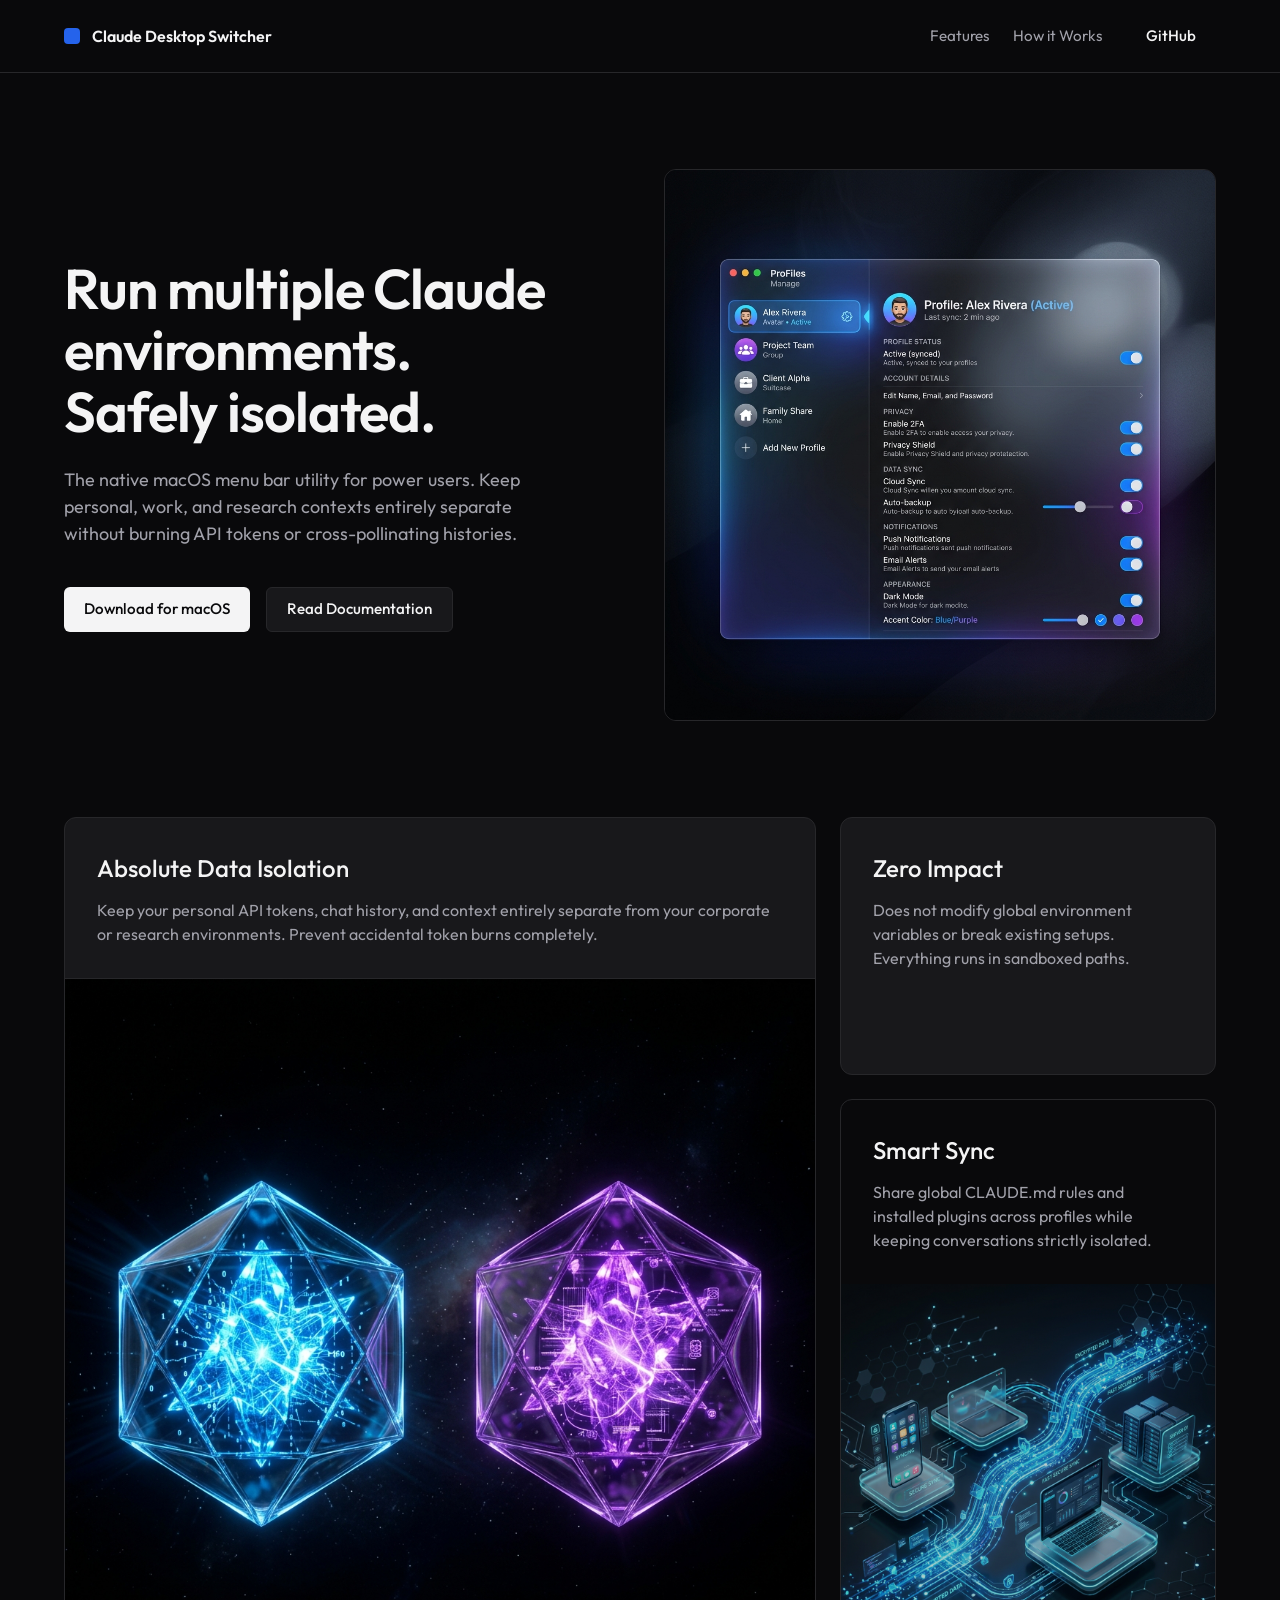
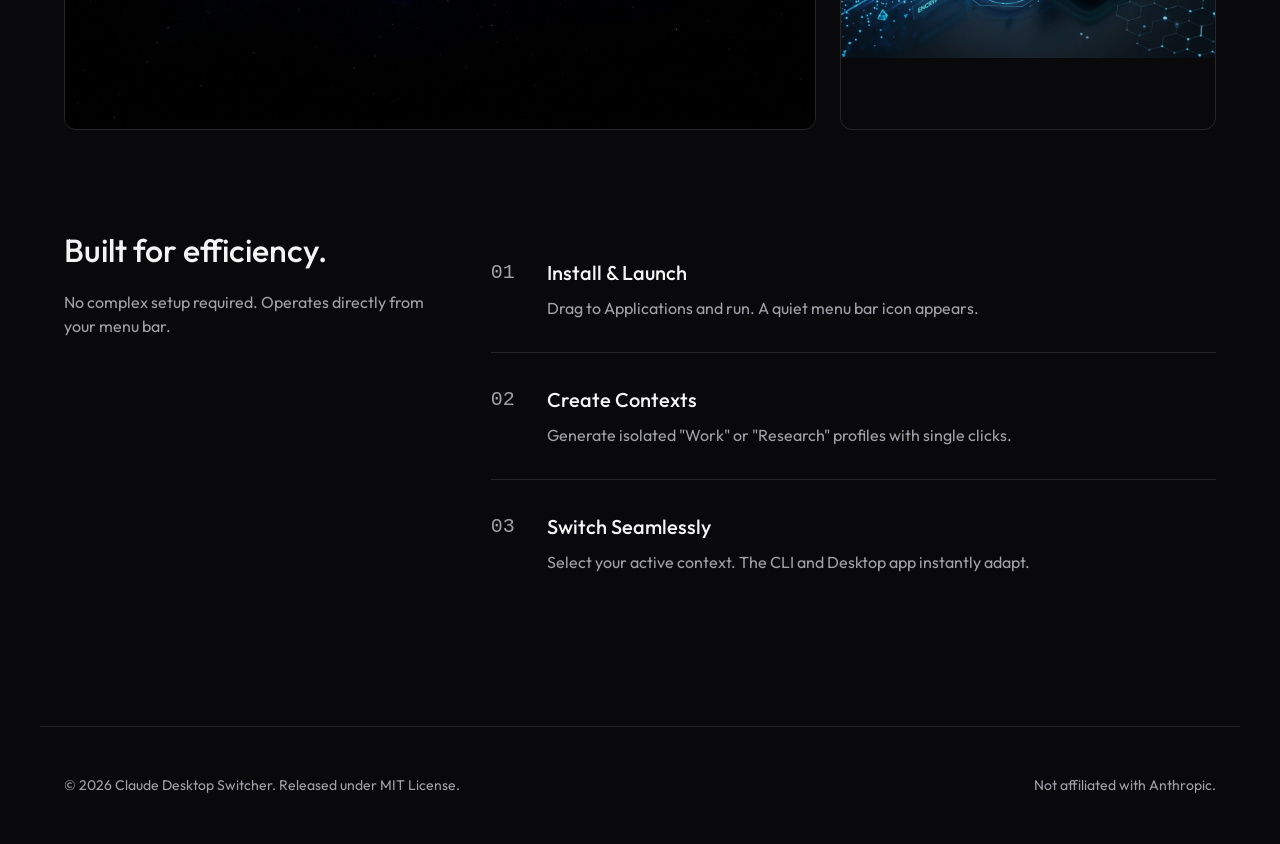
==== docs/index.html @ e2654e4d "feat: redesign LP with TasteSkill and add GitHub Pages workflow" ====
<!DOCTYPE html>
<html lang="en">
<head>
    <meta charset="UTF-8">
    <meta name="viewport" content="width=device-width, initial-scale=1.0">
    <title>Claude Desktop Switcher</title>
    <meta name="description" content="Safely manage and switch between multiple Claude Desktop accounts with zero impact on your existing setup.">
    <link rel="stylesheet" href="style.css">
    <link rel="preconnect" href="https://fonts.googleapis.com">
    <link rel="preconnect" href="https://fonts.gstatic.com" crossorigin>
    <link href="https://fonts.googleapis.com/css2?family=Outfit:wght@400;500;600&display=swap" rel="stylesheet">
</head>
<body>
    <header class="site-header">
        <div class="container header-container">
            <div class="logo">
                <span class="logo-mark"></span>
                <span class="logo-text">Claude Desktop Switcher</span>
            </div>
            <nav class="nav-links">
                <a href="#features">Features</a>
                <a href="#how-it-works">How it Works</a>
                <a href="https://github.com/matsumotory/claude-desktop-switcher" class="btn btn-ghost" target="_blank">GitHub</a>
            </nav>
        </div>
    </header>

    <main>
        <!-- Split-screen Hero Section -->
        <section class="hero container">
            <div class="hero-text fade-in">
                <h1 class="headline">Run multiple Claude environments. <br>Safely isolated.</h1>
                <p class="subtext">The native macOS menu bar utility for power users. Keep personal, work, and research contexts entirely separate without burning API tokens or cross-pollinating histories.</p>
                <div class="button-group">
                    <a href="https://github.com/matsumotory/claude-desktop-switcher/releases" class="btn btn-primary">Download for macOS</a>
                    <a href="USER_GUIDE.md" class="btn btn-secondary">Read Documentation</a>
                </div>
            </div>
            <div class="hero-visual fade-in delay-1">
                <div class="visual-frame">
                    <img src="assets/hero.png" alt="Settings Interface" class="hero-image">
                </div>
            </div>
        </section>

        <!-- Asymmetric Features Bento -->
        <section id="features" class="features container">
            <div class="features-grid">
                <div class="feature-cell cell-large fade-in">
                    <div class="cell-content">
                        <h2>Absolute Data Isolation</h2>
                        <p>Keep your personal API tokens, chat history, and context entirely separate from your corporate or research environments. Prevent accidental token burns completely.</p>
                    </div>
                    <img src="assets/isolation.png" alt="Isolated Environments" class="feature-img">
                </div>
                
                <div class="feature-cell cell-small fade-in delay-1">
                    <div class="cell-content">
                        <h2>Zero Impact</h2>
                        <p>Does not modify global environment variables or break existing setups. Everything runs in sandboxed paths.</p>
                    </div>
                </div>

                <div class="feature-cell cell-small dark-accent fade-in delay-2">
                    <div class="cell-content">
                        <h2>Smart Sync</h2>
                        <p>Share global CLAUDE.md rules and installed plugins across profiles while keeping conversations strictly isolated.</p>
                    </div>
                    <img src="assets/sync.png" alt="Sync streams" class="feature-img-small">
                </div>
            </div>
        </section>

        <!-- Vertical Stack: How it Works -->
        <section id="how-it-works" class="workflow container fade-in">
            <div class="workflow-header">
                <h2>Built for efficiency.</h2>
                <p>No complex setup required. Operates directly from your menu bar.</p>
            </div>
            <div class="workflow-steps">
                <div class="step-item">
                    <div class="step-num">01</div>
                    <div class="step-body">
                        <h3>Install & Launch</h3>
                        <p>Drag to Applications and run. A quiet menu bar icon appears.</p>
                    </div>
                </div>
                <div class="step-item border-top">
                    <div class="step-num">02</div>
                    <div class="step-body">
                        <h3>Create Contexts</h3>
                        <p>Generate isolated "Work" or "Research" profiles with single clicks.</p>
                    </div>
                </div>
                <div class="step-item border-top">
                    <div class="step-num">03</div>
                    <div class="step-body">
                        <h3>Switch Seamlessly</h3>
                        <p>Select your active context. The CLI and Desktop app instantly adapt.</p>
                    </div>
                </div>
            </div>
        </section>
    </main>

    <footer class="site-footer container">
        <p>&copy; 2026 Claude Desktop Switcher. Released under MIT License.</p>
        <p>Not affiliated with Anthropic.</p>
    </footer>

    <script src="script.js"></script>
</body>
</html>
---- docs/style.css ----
/* docs/style.css - TasteSkill Dark Tech Aesthetic */
:root {
    --bg-base: #09090b; /* zinc-950 */
    --bg-surface: #18181b; /* zinc-900 */
    --bg-surface-hover: #27272a; /* zinc-800 */
    --border-color: #27272a;
    --text-primary: #f4f4f5; /* zinc-100 */
    --text-secondary: #a1a1aa; /* zinc-400 */
    --accent: #2563eb; /* blue-600 */
    --accent-hover: #1d4ed8; /* blue-700 */
}

* {
    margin: 0;
    padding: 0;
    box-sizing: border-box;
    -webkit-font-smoothing: antialiased;
}

body {
    font-family: 'Outfit', -apple-system, sans-serif;
    background-color: var(--bg-base);
    color: var(--text-primary);
    line-height: 1.5;
}

.container {
    max-width: 1200px;
    margin: 0 auto;
    padding: 0 24px;
}

/* Header */
.site-header {
    border-bottom: 1px solid var(--border-color);
    background: var(--bg-base);
    position: sticky;
    top: 0;
    z-index: 50;
}

.header-container {
    display: flex;
    justify-content: space-between;
    align-items: center;
    height: 72px;
}

.logo {
    display: flex;
    align-items: center;
    gap: 12px;
    font-weight: 600;
}

.logo-mark {
    width: 16px;
    height: 16px;
    background: var(--accent);
    border-radius: 4px;
}

.nav-links {
    display: flex;
    gap: 24px;
    align-items: center;
}

.nav-links a:not(.btn) {
    color: var(--text-secondary);
    text-decoration: none;
    font-size: 0.95rem;
    transition: color 0.2s;
}

.nav-links a:not(.btn):hover {
    color: var(--text-primary);
}

/* Buttons */
.btn {
    display: inline-flex;
    align-items: center;
    justify-content: center;
    padding: 10px 20px;
    font-size: 0.95rem;
    font-weight: 500;
    border-radius: 6px;
    text-decoration: none;
    transition: all 0.2s;
    cursor: pointer;
}

.btn-primary {
    background: var(--text-primary);
    color: var(--bg-base);
}

.btn-primary:hover {
    background: #e4e4e7;
    transform: translateY(-1px);
}

.btn-secondary {
    background: var(--bg-surface);
    color: var(--text-primary);
    border: 1px solid var(--border-color);
}

.btn-secondary:hover {
    background: var(--bg-surface-hover);
}

.btn-ghost {
    background: transparent;
    color: var(--text-primary);
}

.btn-ghost:hover {
    background: var(--bg-surface);
}

/* Split-screen Hero */
.hero {
    display: grid;
    grid-template-columns: 1fr 1fr;
    gap: 48px;
    align-items: center;
    padding-top: 96px;
    padding-bottom: 96px;
}

.headline {
    font-size: 3.5rem;
    line-height: 1.1;
    font-weight: 600;
    letter-spacing: -0.02em;
    margin-bottom: 24px;
}

.subtext {
    font-size: 1.125rem;
    color: var(--text-secondary);
    max-width: 480px;
    margin-bottom: 40px;
}

.button-group {
    display: flex;
    gap: 16px;
}

.visual-frame {
    border: 1px solid var(--border-color);
    border-radius: 12px;
    overflow: hidden;
    background: var(--bg-surface);
}

.hero-image {
    width: 100%;
    height: auto;
    display: block;
}

/* Features Bento */
.features {
    padding-bottom: 96px;
}

.features-grid {
    display: grid;
    grid-template-columns: 2fr 1fr;
    grid-template-rows: auto auto;
    gap: 24px;
}

.feature-cell {
    background: var(--bg-surface);
    border: 1px solid var(--border-color);
    border-radius: 12px;
    overflow: hidden;
    display: flex;
    flex-direction: column;
}

.cell-large {
    grid-row: span 2;
}

.cell-content {
    padding: 32px;
}

.cell-content h2 {
    font-size: 1.5rem;
    margin-bottom: 12px;
    font-weight: 500;
}

.cell-content p {
    color: var(--text-secondary);
}

.feature-img {
    width: 100%;
    margin-top: auto;
    border-top: 1px solid var(--border-color);
}

.feature-img-small {
    width: 100%;
    opacity: 0.8;
}

.dark-accent {
    background: var(--bg-base);
    border-color: var(--border-color);
}

/* Workflow Stack */
.workflow {
    padding-bottom: 120px;
    display: grid;
    grid-template-columns: 1fr 2fr;
    gap: 64px;
}

.workflow-header h2 {
    font-size: 2rem;
    margin-bottom: 16px;
    font-weight: 500;
}

.workflow-header p {
    color: var(--text-secondary);
}

.step-item {
    display: flex;
    gap: 32px;
    padding: 32px 0;
}

.border-top {
    border-top: 1px solid var(--border-color);
}

.step-num {
    font-family: monospace;
    color: var(--text-secondary);
    font-size: 1.25rem;
}

.step-body h3 {
    font-size: 1.25rem;
    margin-bottom: 8px;
    font-weight: 500;
}

.step-body p {
    color: var(--text-secondary);
}

/* Footer */
.site-footer {
    border-top: 1px solid var(--border-color);
    padding: 48px 24px;
    color: var(--text-secondary);
    font-size: 0.875rem;
    display: flex;
    justify-content: space-between;
}

/* Animations */
.fade-in {
    opacity: 0;
    transform: translateY(20px);
    transition: opacity 0.6s ease, transform 0.6s ease;
}

.fade-in.visible {
    opacity: 1;
    transform: translateY(0);
}

.delay-1 { transition-delay: 0.1s; }
.delay-2 { transition-delay: 0.2s; }

/* Responsive */
@media (max-width: 900px) {
    .hero {
        grid-template-columns: 1fr;
        padding-top: 64px;
    }
    .features-grid {
        grid-template-columns: 1fr;
    }
    .workflow {
        grid-template-columns: 1fr;
        gap: 32px;
    }
    .site-footer {
        flex-direction: column;
        gap: 16px;
    }
}
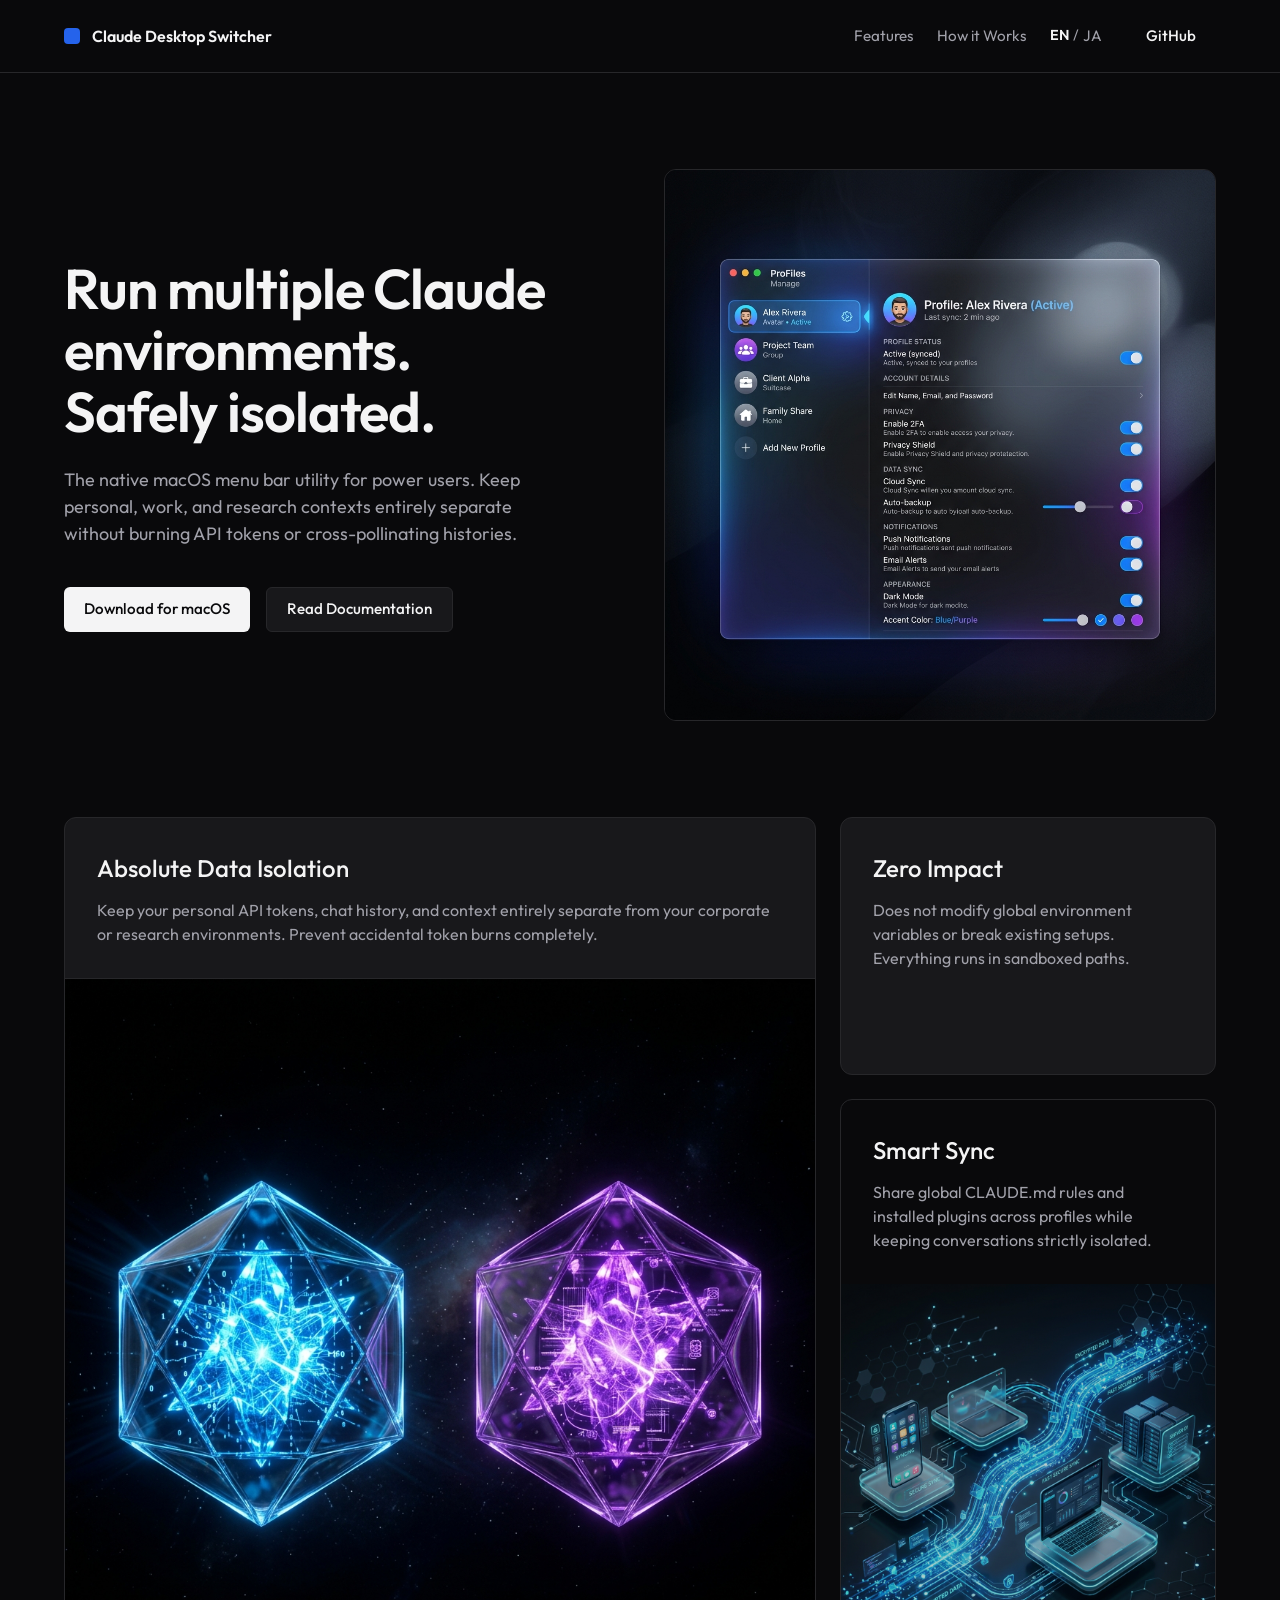
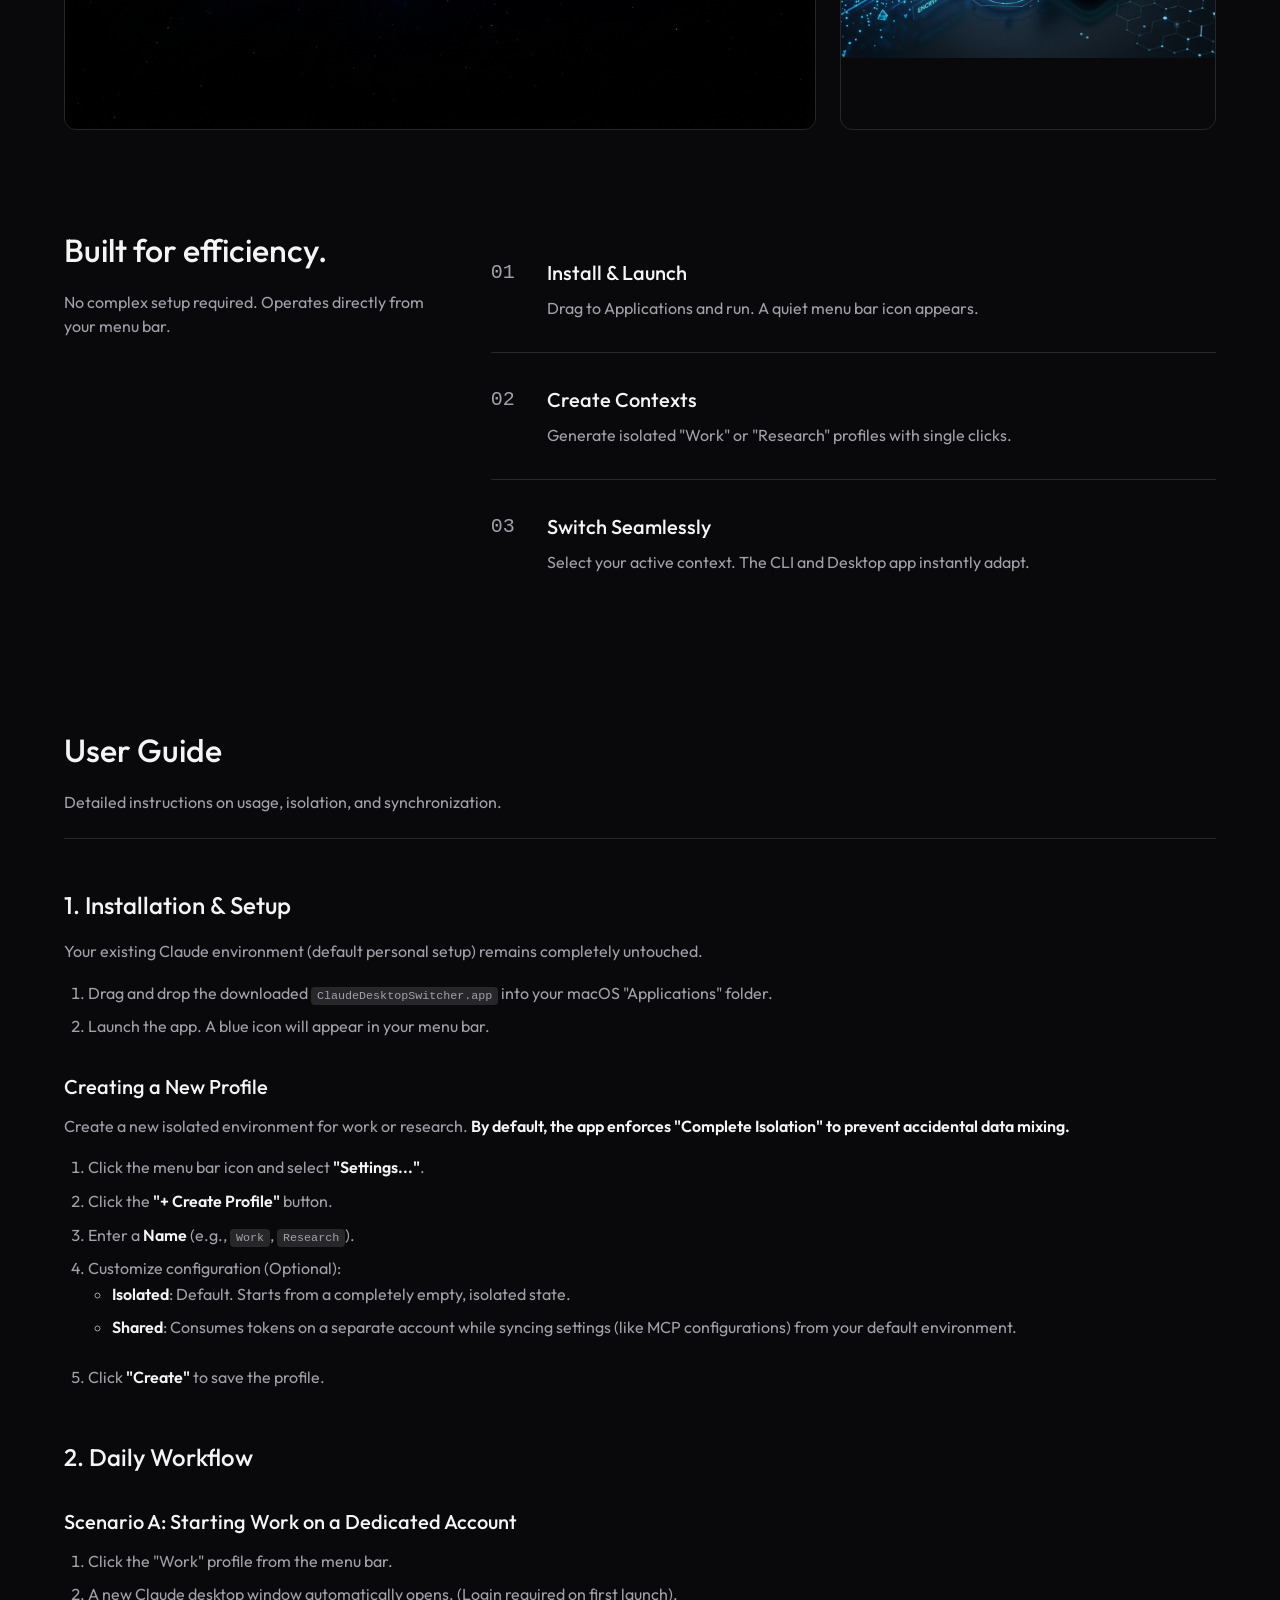
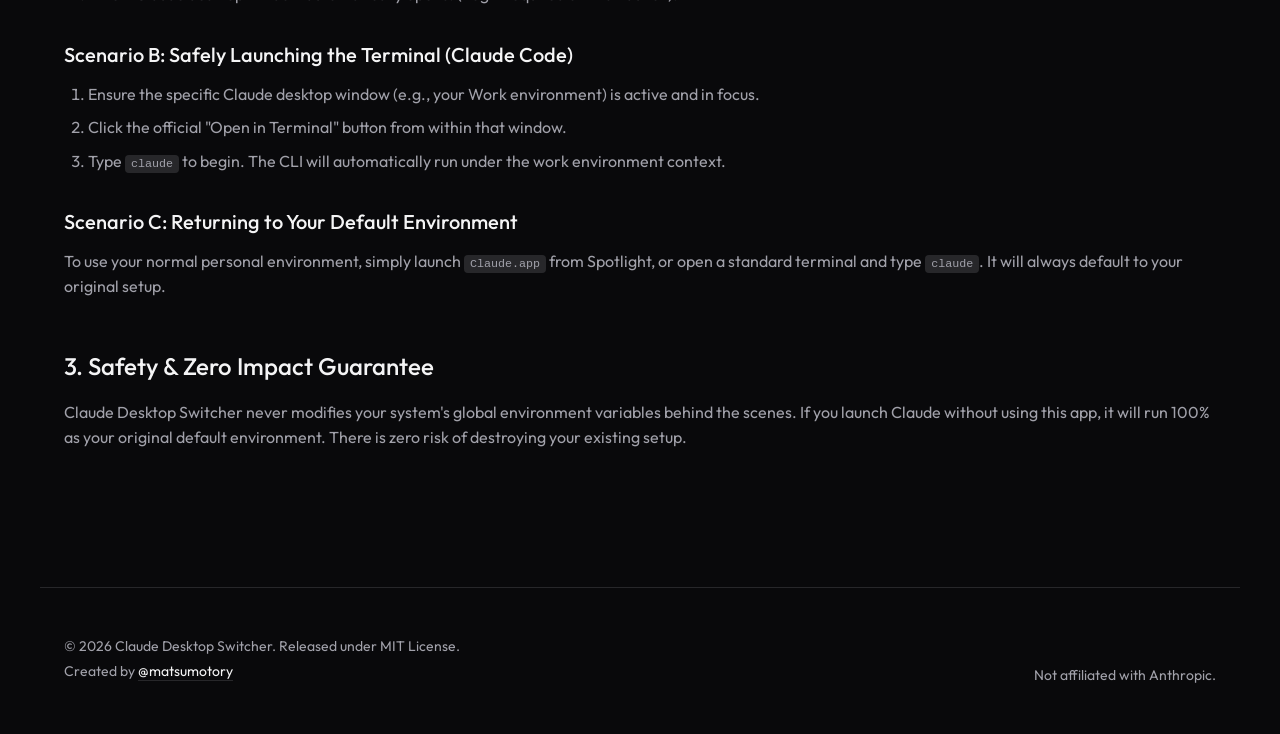
==== commit cf20eb7f: "fix: modernize CI to Node 24 and Tauri v2, add bilingual LP with user guide" ====
--- a/docs/index.html
+++ b/docs/index.html
@@ -20,6 +20,9 @@
             <nav class="nav-links">
                 <a href="#features">Features</a>
                 <a href="#how-it-works">How it Works</a>
+                <div class="lang-toggle">
+                    <span class="active-lang">EN</span> / <a href="ja/index.html">JA</a>
+                </div>
                 <a href="https://github.com/matsumotory/claude-desktop-switcher" class="btn btn-ghost" target="_blank">GitHub</a>
             </nav>
         </div>
@@ -33,7 +36,7 @@
                 <p class="subtext">The native macOS menu bar utility for power users. Keep personal, work, and research contexts entirely separate without burning API tokens or cross-pollinating histories.</p>
                 <div class="button-group">
                     <a href="https://github.com/matsumotory/claude-desktop-switcher/releases" class="btn btn-primary">Download for macOS</a>
-                    <a href="USER_GUIDE.md" class="btn btn-secondary">Read Documentation</a>
+                    <a href="#guide" class="btn btn-secondary">Read Documentation</a>
                 </div>
             </div>
             <div class="hero-visual fade-in delay-1">
@@ -101,11 +104,67 @@
                 </div>
             </div>
         </section>
+        <!-- User Guide -->
+        <section id="guide" class="guide container fade-in">
+            <div class="guide-header">
+                <h2>User Guide</h2>
+                <p>Detailed instructions on usage, isolation, and synchronization.</p>
+            </div>
+            
+            <div class="guide-content">
+                <h3>1. Installation & Setup</h3>
+                <p>Your existing Claude environment (default personal setup) remains completely untouched.</p>
+                <ol>
+                    <li>Drag and drop the downloaded <code>ClaudeDesktopSwitcher.app</code> into your macOS "Applications" folder.</li>
+                    <li>Launch the app. A blue icon will appear in your menu bar.</li>
+                </ol>
+
+                <h4>Creating a New Profile</h4>
+                <p>Create a new isolated environment for work or research. <strong>By default, the app enforces "Complete Isolation" to prevent accidental data mixing.</strong></p>
+                <ol>
+                    <li>Click the menu bar icon and select <strong>"Settings..."</strong>.</li>
+                    <li>Click the <strong>"+ Create Profile"</strong> button.</li>
+                    <li>Enter a <strong>Name</strong> (e.g., <code>Work</code>, <code>Research</code>).</li>
+                    <li>Customize configuration (Optional):
+                        <ul>
+                            <li><strong>Isolated</strong>: Default. Starts from a completely empty, isolated state.</li>
+                            <li><strong>Shared</strong>: Consumes tokens on a separate account while syncing settings (like MCP configurations) from your default environment.</li>
+                        </ul>
+                    </li>
+                    <li>Click <strong>"Create"</strong> to save the profile.</li>
+                </ol>
+
+                <h3>2. Daily Workflow</h3>
+                <h4>Scenario A: Starting Work on a Dedicated Account</h4>
+                <ol>
+                    <li>Click the "Work" profile from the menu bar.</li>
+                    <li>A new Claude desktop window automatically opens. (Login required on first launch).</li>
+                </ol>
+                
+                <h4>Scenario B: Safely Launching the Terminal (Claude Code)</h4>
+                <ol>
+                    <li>Ensure the specific Claude desktop window (e.g., your Work environment) is active and in focus.</li>
+                    <li>Click the official "Open in Terminal" button from within that window.</li>
+                    <li>Type <code>claude</code> to begin. The CLI will automatically run under the work environment context.</li>
+                </ol>
+
+                <h4>Scenario C: Returning to Your Default Environment</h4>
+                <p>To use your normal personal environment, simply launch <code>Claude.app</code> from Spotlight, or open a standard terminal and type <code>claude</code>. It will always default to your original setup.</p>
+
+                <h3>3. Safety & Zero Impact Guarantee</h3>
+                <p>Claude Desktop Switcher never modifies your system's global environment variables behind the scenes. If you launch Claude without using this app, it will run 100% as your original default environment. There is zero risk of destroying your existing setup.</p>
+            </div>
+        </section>
     </main>
 
     <footer class="site-footer container">
-        <p>&copy; 2026 Claude Desktop Switcher. Released under MIT License.</p>
-        <p>Not affiliated with Anthropic.</p>
+        <div class="footer-left">
+            <p>&copy; 2026 Claude Desktop Switcher. Released under MIT License.</p>
+            <p>Created by <a href="https://github.com/matsumotory" target="_blank" class="author-link">@matsumotory</a></p>
+        </div>
+        <div class="footer-right">
+            <p>Not affiliated with Anthropic.</p>
+        </div>
     </footer>
 
     <script src="script.js"></script>
--- a/docs/style.css
+++ b/docs/style.css
@@ -77,6 +77,24 @@
     color: var(--text-primary);
 }
 
+.lang-toggle {
+    display: inline-flex;
+    align-items: center;
+    gap: 4px;
+    font-size: 0.9rem;
+    color: var(--text-secondary);
+}
+
+.lang-toggle a {
+    color: var(--text-secondary);
+    text-decoration: none;
+}
+
+.active-lang {
+    color: var(--text-primary);
+    font-weight: 600;
+}
+
 /* Buttons */
 .btn {
     display: inline-flex;
@@ -262,6 +280,73 @@
     color: var(--text-secondary);
 }
 
+/* User Guide */
+.guide {
+    padding-bottom: 120px;
+}
+
+.guide-header {
+    margin-bottom: 48px;
+    border-bottom: 1px solid var(--border-color);
+    padding-bottom: 24px;
+}
+
+.guide-header h2 {
+    font-size: 2rem;
+    margin-bottom: 16px;
+    font-weight: 500;
+}
+
+.guide-header p {
+    color: var(--text-secondary);
+}
+
+.guide-content h3 {
+    font-size: 1.5rem;
+    margin-top: 48px;
+    margin-bottom: 16px;
+    color: var(--text-primary);
+    font-weight: 500;
+}
+
+.guide-content h4 {
+    font-size: 1.25rem;
+    margin-top: 32px;
+    margin-bottom: 12px;
+    color: var(--text-primary);
+    font-weight: 500;
+}
+
+.guide-content p {
+    color: var(--text-secondary);
+    margin-bottom: 16px;
+    line-height: 1.6;
+}
+
+.guide-content ul, .guide-content ol {
+    color: var(--text-secondary);
+    margin-bottom: 24px;
+    padding-left: 24px;
+}
+
+.guide-content li {
+    margin-bottom: 8px;
+    line-height: 1.6;
+}
+
+.guide-content code {
+    background: var(--bg-surface-hover);
+    padding: 2px 6px;
+    border-radius: 4px;
+    font-family: monospace;
+    font-size: 0.9em;
+}
+
+.guide-content strong {
+    color: var(--text-primary);
+    font-weight: 600;
+}
+
 /* Footer */
 .site-footer {
     border-top: 1px solid var(--border-color);
@@ -270,6 +355,23 @@
     font-size: 0.875rem;
     display: flex;
     justify-content: space-between;
+    align-items: flex-end;
+}
+
+.footer-left p {
+    margin-bottom: 4px;
+}
+
+.author-link {
+    color: var(--text-primary);
+    text-decoration: underline;
+    text-decoration-color: var(--border-color);
+    text-underline-offset: 4px;
+    transition: text-decoration-color 0.2s;
+}
+
+.author-link:hover {
+    text-decoration-color: var(--accent);
 }
 
 /* Animations */
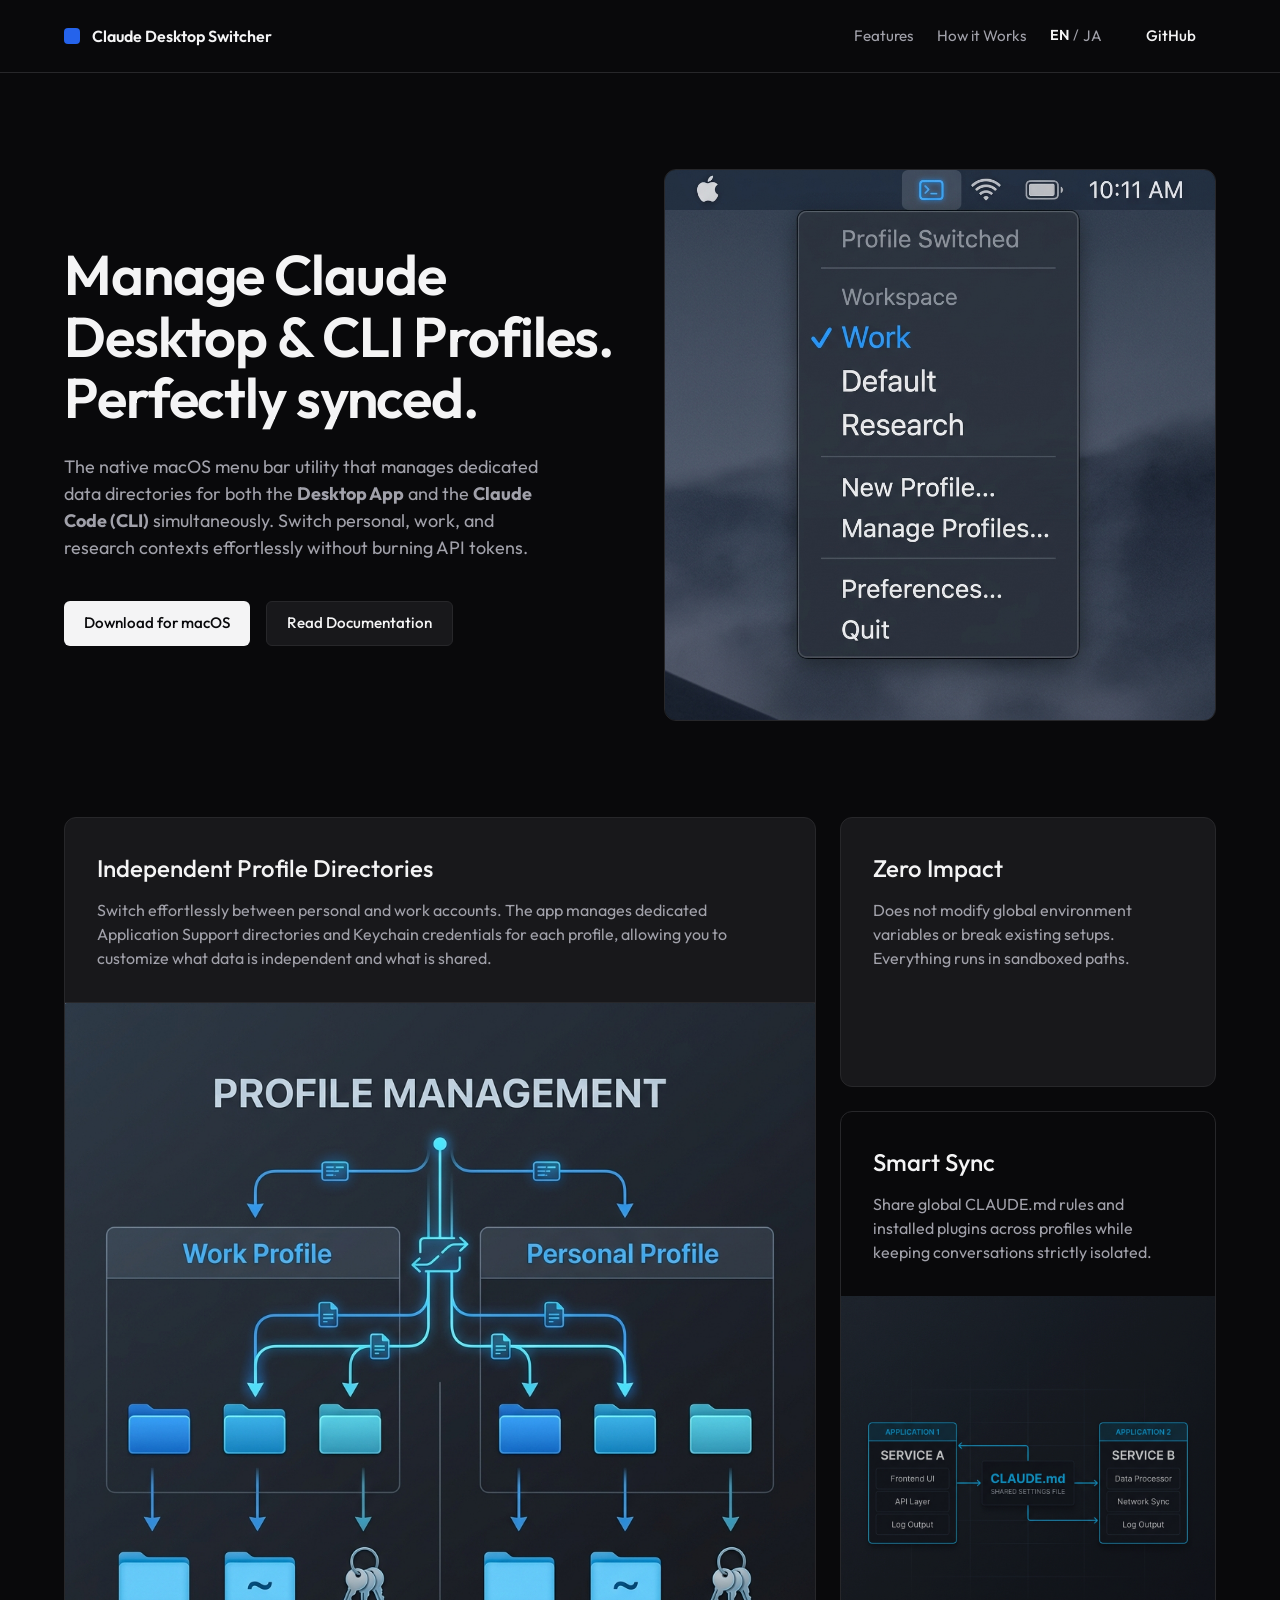
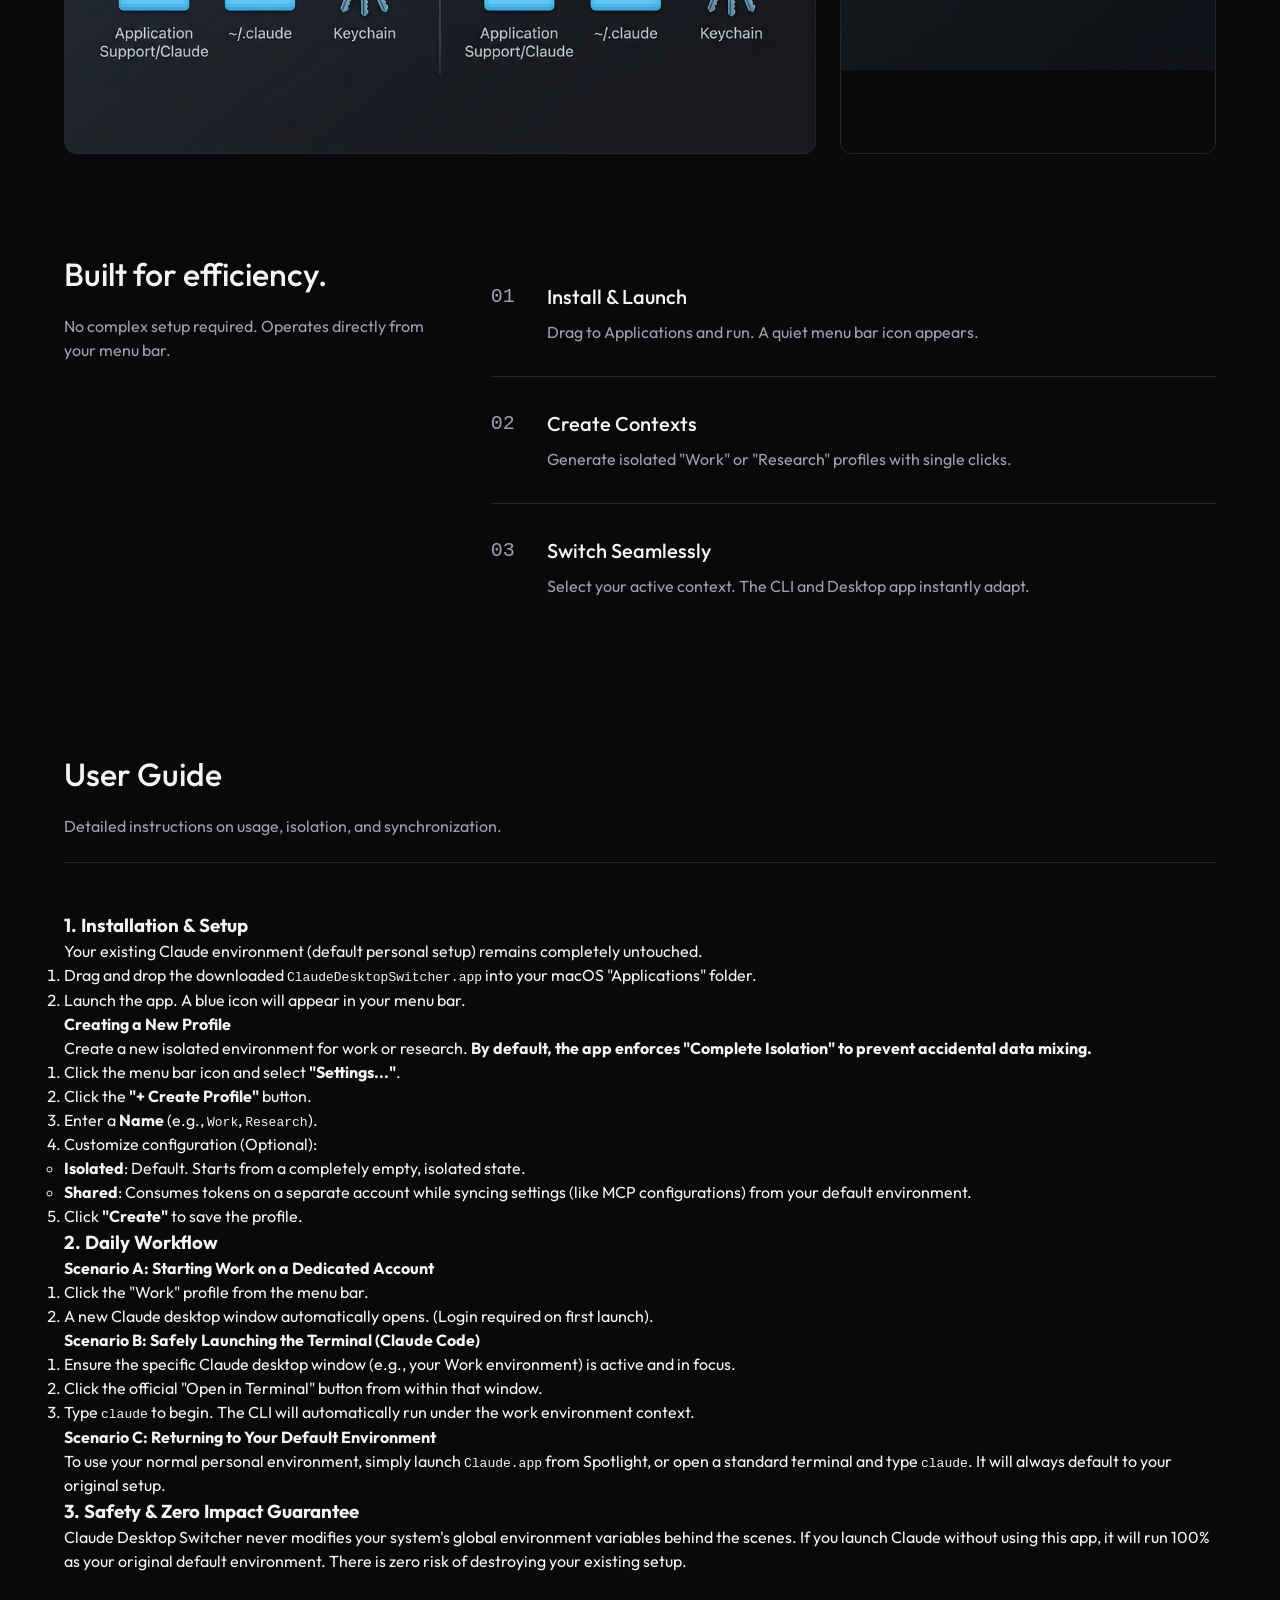
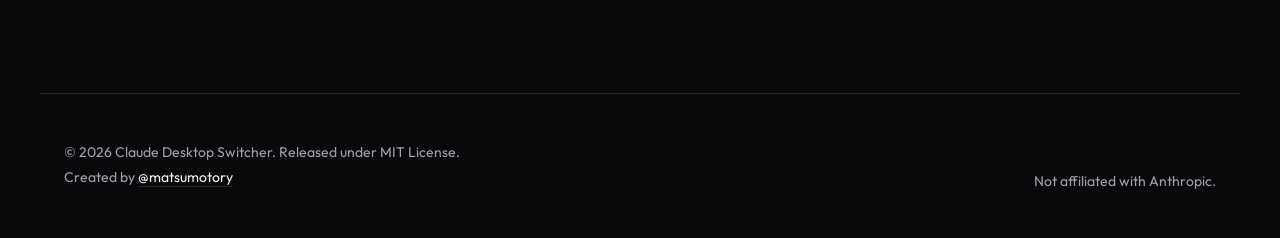
==== commit 90e7dcf6: "Refactor: Redesign Japanese LP, fix typography, translate images, and restructure repository" ====
--- a/docs/index.html
+++ b/docs/index.html
@@ -32,8 +32,8 @@
         <!-- Split-screen Hero Section -->
         <section class="hero container">
             <div class="hero-text fade-in">
-                <h1 class="headline">Run multiple Claude environments. <br>Safely isolated.</h1>
-                <p class="subtext">The native macOS menu bar utility for power users. Keep personal, work, and research contexts entirely separate without burning API tokens or cross-pollinating histories.</p>
+                <h1 class="headline">Manage Claude Desktop & CLI Profiles. <br>Perfectly synced.</h1>
+                <p class="subtext">The native macOS menu bar utility that manages dedicated data directories for both the <strong>Desktop App</strong> and the <strong>Claude Code (CLI)</strong> simultaneously. Switch personal, work, and research contexts effortlessly without burning API tokens.</p>
                 <div class="button-group">
                     <a href="https://github.com/matsumotory/claude-desktop-switcher/releases" class="btn btn-primary">Download for macOS</a>
                     <a href="#guide" class="btn btn-secondary">Read Documentation</a>
@@ -51,10 +51,10 @@
             <div class="features-grid">
                 <div class="feature-cell cell-large fade-in">
                     <div class="cell-content">
-                        <h2>Absolute Data Isolation</h2>
-                        <p>Keep your personal API tokens, chat history, and context entirely separate from your corporate or research environments. Prevent accidental token burns completely.</p>
+                        <h2>Independent Profile Directories</h2>
+                        <p>Switch effortlessly between personal and work accounts. The app manages dedicated Application Support directories and Keychain credentials for each profile, allowing you to customize what data is independent and what is shared.</p>
                     </div>
-                    <img src="assets/isolation.png" alt="Isolated Environments" class="feature-img">
+                    <img src="assets/profile_management.png" alt="Profile Management" class="feature-img">
                 </div>
                 
                 <div class="feature-cell cell-small fade-in delay-1">
--- a/docs/style.css
+++ b/docs/style.css
@@ -156,7 +156,9 @@
     margin-bottom: 24px;
 }
 
-.subtext {
+.text-nowrap {
+    display: inline-block;
+}.subtext {
     font-size: 1.125rem;
     color: var(--text-secondary);
     max-width: 480px;
@@ -301,50 +303,44 @@
     color: var(--text-secondary);
 }
 
-.guide-content h3 {
+.guide-grid {
+    display: grid;
+    grid-template-columns: repeat(3, 1fr);
+    gap: 24px;
+}
+
+.guide-card {
+    background: var(--bg-surface);
+    border: 1px solid var(--border-color);
+    border-radius: 12px;
+    padding: 32px;
+    transition: transform 0.3s ease, border-color 0.3s ease;
+}
+
+.guide-card:hover {
+    transform: translateY(-4px);
+    border-color: var(--accent);
+}
+
+.guide-icon {
+    font-family: monospace;
     font-size: 1.5rem;
-    margin-top: 48px;
-    margin-bottom: 16px;
-    color: var(--text-primary);
-    font-weight: 500;
-}
-
-.guide-content h4 {
+    color: var(--accent);
+    margin-bottom: 24px;
+    font-weight: 600;
+}
+
+.guide-card h3 {
     font-size: 1.25rem;
-    margin-top: 32px;
+    font-weight: 500;
     margin-bottom: 12px;
     color: var(--text-primary);
-    font-weight: 500;
-}
-
-.guide-content p {
-    color: var(--text-secondary);
-    margin-bottom: 16px;
+}
+
+.guide-card p {
+    color: var(--text-secondary);
     line-height: 1.6;
-}
-
-.guide-content ul, .guide-content ol {
-    color: var(--text-secondary);
-    margin-bottom: 24px;
-    padding-left: 24px;
-}
-
-.guide-content li {
-    margin-bottom: 8px;
-    line-height: 1.6;
-}
-
-.guide-content code {
-    background: var(--bg-surface-hover);
-    padding: 2px 6px;
-    border-radius: 4px;
-    font-family: monospace;
-    font-size: 0.9em;
-}
-
-.guide-content strong {
-    color: var(--text-primary);
-    font-weight: 600;
+    font-size: 0.95rem;
 }
 
 /* Footer */
@@ -402,6 +398,9 @@
         grid-template-columns: 1fr;
         gap: 32px;
     }
+    .guide-grid {
+        grid-template-columns: 1fr;
+    }
     .site-footer {
         flex-direction: column;
         gap: 16px;
